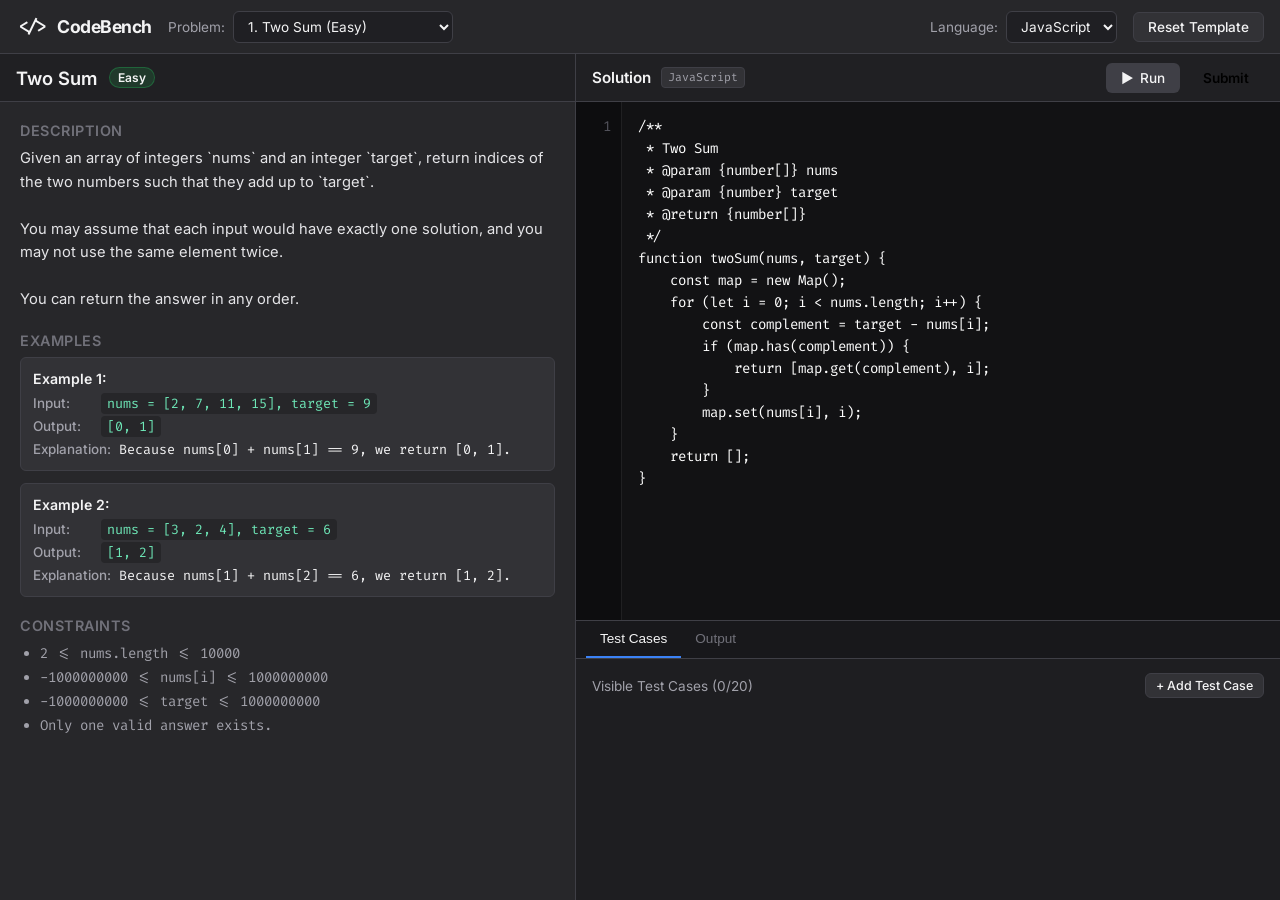
==== index.html @ 6aa8b0bc "feat: add dynamic problem details and starter template loading" ====
<!DOCTYPE html>
<html lang="en">
<head>
  <meta charset="UTF-8">
  <meta name="viewport" content="width=device-width, initial-scale=1.0">
  <title>CodeBench - Online Coding Platform</title>
  <link rel="stylesheet" href="styles.css">
  <link rel="preconnect" href="https://fonts.googleapis.com">
  <link rel="preconnect" href="https://fonts.gstatic.com" crossorigin>
  <link href="https://fonts.googleapis.com/css2?family=Fira+Code:wght@400;500;600&family=Inter:wght@400;500;600;700&display=swap" rel="stylesheet">
</head>
<body>
  <header class="navbar">
    <div class="nav-left">
      <div class="logo">
        <span class="logo-bracket">&lt;/&gt;</span>
        <span class="logo-text">CodeBench</span>
      </div>
      <div class="problem-select-wrapper">
        <label for="problemSelect">Problem:</label>
        <select id="problemSelect">
        </select>
      </div>
    </div>
    <div class="nav-right">
      <div class="language-select-wrapper">
        <label for="languageSelect">Language:</label>
        <select id="languageSelect">
          <option value="js" selected>JavaScript</option>
          <option value="python">Python</option>
          <option value="cpp">C++</option>
          <option value="java">Java</option>
        </select>
      </div>

      <button id="resetCodeBtn" class="btn btn-secondary" title="Reset to starter template">Reset Template</button>
    </div>
  </header>

  <main class="main-container">
    <section class="panel left-panel">
      <div class="panel-header">
        <div class="title-row">
          <h1 id="problemTitle">Loading problem...</h1>
          <span id="problemDifficulty" class="badge badge-easy">Easy</span>
        </div>
      </div>

      <div class="panel-content">
        <div class="section-block">
          <h2 class="section-title">Description</h2>
          <div id="problemDescription" class="problem-text"></div>
        </div>

        <div class="section-block">
          <h2 class="section-title">Examples</h2>
          <div id="problemExamples" class="examples-container"></div>
        </div>

        <div class="section-block">
          <h2 class="section-title">Constraints</h2>
          <ul id="problemConstraints" class="constraints-list"></ul>
        </div>
      </div>
    </section>

    <section class="panel right-panel">
      <div class="panel-header editor-header">
        <div class="editor-title-row">
          <span class="editor-title">Solution</span>
          <span id="activeLangTag" class="active-lang-tag">JavaScript</span>
        </div>
        <div class="action-buttons">
          <button id="runBtn" class="btn btn-run">
            <span class="btn-icon">&#9658;</span> Run
          </button>
          <button id="submitBtn" class="btn btn-submit">
            Submit
          </button>
        </div>
      </div>

      <div class="editor-container">
        <div id="lineNumbers" class="line-numbers" aria-hidden="true">1</div>
        
        <div class="editor-stage">
          <pre id="codePre" class="code-pre" aria-hidden="true"><code id="codeHighlight" class="code-highlight"></code></pre>
          <textarea id="codeEditor" placeholder="// Write your code here..." spellcheck="false" autocomplete="off" autocorrect="off" autocapitalize="off"></textarea>
        </div>
      </div>

      <div class="bottom-panel">
        <div class="tab-header">
          <button id="tabTestCasesBtn" class="tab-btn active">Test Cases</button>
          <button id="tabOutputBtn" class="tab-btn">Output</button>
        </div>

        <div id="testCasesView" class="tab-content active">
          <div class="testcases-header">
            <span>Visible Test Cases (<span id="testCaseCount">0</span>/20)</span>
            <button id="addTestCaseBtn" class="btn btn-small btn-secondary">+ Add Test Case</button>
          </div>
          <div id="testCasesContainer" class="testcases-list">
          </div>
        </div>

        <div id="outputView" class="tab-content">
          <div id="outputPlaceholder" class="output-placeholder">
            Click <strong>Run</strong> to test with visible test cases, or <strong>Submit</strong> to evaluate all test cases.
          </div>

          <div id="outputDetails" class="output-details" style="display: none;">
            <div class="result-header-card">
              <div class="result-status-row">
                <span id="outputStatus" class="status-badge status-accepted">Accepted</span>
                <span id="outputMessage" class="status-message">All test cases passed</span>
              </div>
              <div class="result-metrics">
                <div class="metric">
                  <span class="metric-label">Passed:</span>
                  <span id="metricPassed" class="metric-value">2 / 2</span>
                </div>
                <div class="metric">
                  <span class="metric-label">Runtime:</span>
                  <span id="metricTime" class="metric-value">42 ms</span>
                </div>
                <div class="metric">
                  <span class="metric-label">Memory:</span>
                  <span id="metricMemory" class="metric-value">12 MB</span>
                </div>
              </div>
            </div>

            <div id="errorBox" class="error-box" style="display: none;">
              <div class="error-title">Error Log:</div>
              <pre id="errorContent" class="error-pre"></pre>
            </div>

            <div id="testResultsContainer" class="test-results-container">
              <h3 class="sub-heading">Test Case Breakdown</h3>
              <div id="resultsList" class="results-list">
              </div>
            </div>
          </div>
        </div>
      </div>
    </section>
  </main>

  <script src="app.js"></script>
</body>
</html>
---- styles.css ----
/* ===================================================================
   CodeBench - Styling (Vanilla CSS)
   =================================================================== */

:root {
  --bg-main: #18181b;
  --bg-panel: #27272a;
  --bg-card: #323236;
  --bg-input: #1f1f23;
  --border-color: #3f3f46;
  --border-light: #52525b;
  
  --text-primary: #f4f4f5;
  --text-secondary: #a1a1aa;
  --text-muted: #71717a;
i f
  --accent-green: #22c55e;
  --accent-green-hover: #16a34a;
  --accent-green-bg: rgba(34, 197, 94, 0.15);

  --accent-red: #ef4444;
  --accent-red-bg: rgba(239, 68, 68, 0.15);

  --accent-amber: #f59e0b;
  --accent-amber-bg: rgba(245, 158, 11, 0.15);

  --accent-blue: #3b82f6;
  --accent-blue-bg: rgba(59, 130, 246, 0.15);

  --font-ui: 'Inter', -apple-system, BlinkMacSystemFont, 'Segoe UI', Roboto, sans-serif;
  --font-mono: 'Fira Code', Consolas, Monaco, 'Courier New', monospace;
}

* {
  box-sizing: border-box;
  margin: 0;
  padding: 0;
}

body {
  font-family: var(--font-ui);
  background-color: var(--bg-main);
  color: var(--text-primary);
  height: 100vh;
  display: flex;
  flex-direction: column;
  overflow: hidden;
}

/* ================= Navbar ================= */
.navbar {
  height: 54px;
  background-color: var(--bg-panel);
  border-bottom: 1px solid var(--border-color);
  display: flex;
  align-items: center;
  justify-content: space-between;
  padding: 0 16px;
  flex-shrink: 0;
}

.nav-left, .nav-right {
  display: flex;
  align-items: center;
  gap: 16px;
}

.logo {
  display: flex;
  align-items: center;
  gap: 8px;
  font-weight: 700;
  font-size: 1.1rem;
}

.logo-bracket {
  color: var(--accent-green);
  font-family: var(--font-mono);
  font-weight: 600;
}

.logo-text {
  color: var(--text-primary);
  letter-spacing: -0.5px;
}

.problem-select-wrapper, .language-select-wrapper, .provider-select-wrapper {
  display: flex;
  align-items: center;
  gap: 8px;
  font-size: 0.85rem;
  color: var(--text-secondary);
}

select {
  background-color: var(--bg-input);
  color: var(--text-primary);
  border: 1px solid var(--border-color);
  border-radius: 6px;
  padding: 6px 10px;
  font-size: 0.85rem;
  cursor: pointer;
  outline: none;
  font-family: var(--font-ui);
  transition: border-color 0.2s;
}

select:hover, select:focus {
  border-color: var(--border-light);
}

/* ================= Main Split Layout ================= */
.main-container {
  display: grid;
  grid-template-columns: 45% 55%;
  flex: 1;
  overflow: hidden;
  height: calc(100vh - 54px);
}

.panel {
  display: flex;
  flex-direction: column;
  height: 100%;
  background-color: var(--bg-panel);
  overflow: hidden;
}

.left-panel {
  border-right: 1px solid var(--border-color);
}

.panel-header {
  height: 48px;
  padding: 0 16px;
  display: flex;
  align-items: center;
  justify-content: space-between;
  background-color: #202023;
  border-bottom: 1px solid var(--border-color);
  flex-shrink: 0;
}

.panel-content {
  padding: 20px;
  overflow-y: auto;
  flex: 1;
  display: flex;
  flex-direction: column;
  gap: 20px;
}

/* ================= Problem Details ================= */
.title-row {
  display: flex;
  align-items: center;
  gap: 12px;
}

#problemTitle {
  font-size: 1.15rem;
  font-weight: 600;
}

.badge {
  font-size: 0.75rem;
  padding: 2px 8px;
  border-radius: 999px;
  font-weight: 600;
}

.badge-easy {
  background-color: var(--accent-green-bg);
  color: var(--accent-green);
  border: 1px solid rgba(34, 197, 94, 0.3);
}

.badge-medium {
  background-color: var(--accent-amber-bg);
  color: var(--accent-amber);
  border: 1px solid rgba(245, 158, 11, 0.3);
}

.badge-hard {
  background-color: var(--accent-red-bg);
  color: var(--accent-red);
  border: 1px solid rgba(239, 68, 68, 0.3);
}

.section-title {
  font-size: 0.9rem;
  text-transform: uppercase;
  letter-spacing: 0.5px;
  color: var(--text-muted);
  margin-bottom: 8px;
  font-weight: 600;
}

.problem-text {
  font-size: 0.92rem;
  line-height: 1.6;
  color: #e4e4e7;
  white-space: pre-line;
}

.examples-container {
  display: flex;
  flex-direction: column;
  gap: 12px;
}

.example-card {
  background-color: var(--bg-card);
  border: 1px solid var(--border-color);
  border-radius: 6px;
  padding: 12px;
  font-size: 0.88rem;
}

.example-header {
  font-weight: 600;
  margin-bottom: 8px;
  color: var(--text-primary);
}

.example-field {
  margin-bottom: 6px;
  font-family: var(--font-mono);
  font-size: 0.84rem;
}

.example-field:last-child {
  margin-bottom: 0;
}

.example-label {
  color: var(--text-secondary);
  font-weight: 500;
  font-family: var(--font-ui);
  display: inline-block;
  min-width: 60px;
}

.example-val {
  color: #6ee7b7;
  background-color: rgba(0, 0, 0, 0.25);
  padding: 2px 6px;
  border-radius: 4px;
}

.constraints-list {
  padding-left: 20px;
  font-size: 0.88rem;
  line-height: 1.7;
  color: var(--text-secondary);
  font-family: var(--font-mono);
}

/* ================= Code Editor ================= */
.editor-header {
  display: flex;
  align-items: center;
  justify-content: space-between;
}

.editor-title-row {
  display: flex;
  align-items: center;
  gap: 10px;
}

.editor-title {
  font-weight: 600;
  font-size: 0.95rem;
}

.active-lang-tag {
  font-size: 0.72rem;
  background-color: var(--bg-card);
  border: 1px solid var(--border-color);
  padding: 2px 6px;
  border-radius: 4px;
  color: var(--text-secondary);
  font-family: var(--font-mono);
}

.action-buttons {
  display: flex;
  align-items: center;
  gap: 8px;
}

.btn {
  display: inline-flex;
  align-items: center;
  justify-content: center;
  gap: 6px;
  padding: 6px 14px;
  border-radius: 6px;
  font-size: 0.85rem;
  font-weight: 500;
  cursor: pointer;
  border: 1px solid transparent;
  transition: background-color 0.15s, border-color 0.15s;
  font-family: var(--font-ui);
}

.btn:disabled {
  opacity: 0.5;
  cursor: not-allowed;
}

.btn-secondary {
  background-color: var(--bg-card);
  color: var(--text-primary);
  border-color: var(--border-color);
}

.btn-secondary:hover:not(:disabled) {
  background-color: #3f3f46;
}

.btn-run {
  background-color: #3f3f46;
  color: var(--text-primary);
}

.btn-run:hover:not(:disabled) {
  background-color: #52525b;
}

.btn-submit {
  background-color: var(--accent-green);
  color: #000;
  font-weight: 600;
}

.btn-submit:hover:not(:disabled) {
  background-color: var(--accent-green-hover);
}

.btn-small {
  padding: 4px 10px;
  font-size: 0.78rem;
}

/* ================= Editor Stage with Highlighting & Line Numbers ================= */
.editor-container {
  flex: 1;
  min-height: 240px;
  position: relative;
  background-color: #121214;
  display: flex;
  overflow: hidden;
}

.line-numbers {
  width: 46px;
  background-color: #0d0d0f;
  color: #52525b;
  font-family: var(--font-mono);
  font-size: 0.88rem;
  line-height: 22px;
  padding: 14px 10px 14px 0;
  text-align: right;
  user-select: none;
  overflow: hidden;
  border-right: 1px solid rgba(255, 255, 255, 0.08);
  flex-shrink: 0;
  white-space: pre;
}

.editor-stage {
  flex: 1;
  position: relative;
  height: 100%;
  overflow: hidden;
}

.code-pre, #codeEditor {
  position: absolute;
  top: 0;
  left: 0;
  width: 100%;
  height: 100%;
  font-family: var(--font-mono);
  font-size: 0.88rem;
  line-height: 22px;
  tab-size: 4;
  padding: 14px 16px;
  box-sizing: border-box;
  white-space: pre;
  word-wrap: normal;
  overflow: auto;
  border: none;
  outline: none;
  margin: 0;
}

.code-pre {
  z-index: 1;
  pointer-events: none;
  background: transparent;
  color: #f4f4f5;
}

.code-highlight {
  font-family: inherit;
  font-size: inherit;
  line-height: inherit;
  white-space: pre;
}

#codeEditor {
  z-index: 2;
  background: transparent;
  color: white;
  caret-color: #38bdf8;
  resize: none;
}

#codeEditor::selection {
  background: rgba(56, 189, 248, 0.25);
  color: transparent;
}

/* ================= Syntax Highlighting Token Colors ================= */
.token-keyword {
  color: #c084fc; /* purple */
  font-weight: 600;
}

.token-type {
  color: #38bdf8; /* cyan */
  font-weight: 500;
}

.token-string {
  color: #4ade80; /* bright green */
}

.token-number {
  color: #fb923c; /* orange */
}

.token-comment {
  color: #71717a; /* muted grey italic */
  font-style: italic;
}

.token-function {
  color: #60a5fa; /* blue */
}

.token-builtin {
  color: #f472b6; /* pink */
}

.token-preproc {
  color: #e879f9; /* magenta */
}

/* Rainbow Bracket Styling */
.token-bracket-curly {
  color: #fbbf24; /* yellow / gold */
  font-weight: 600;
}

.token-bracket-paren {
  color: #a78bfa; /* violet / purple */
  font-weight: 600;
}

.token-bracket-square {
  color: #38bdf8; /* sky blue */
  font-weight: 600;
}

/* ================= Bottom Panel (Test Cases & Output) ================= */
.bottom-panel {
  height: 280px;
  display: flex;
  flex-direction: column;
  background-color: #1e1e21;
  border-top: 1px solid var(--border-color);
  flex-shrink: 0;
}

.tab-header {
  height: 38px;
  display: flex;
  background-color: #18181b;
  border-bottom: 1px solid var(--border-color);
  padding: 0 10px;
}

.tab-btn {
  background: transparent;
  border: none;
  color: var(--text-muted);
  font-size: 0.85rem;
  font-weight: 500;
  padding: 0 14px;
  cursor: pointer;
  display: flex;
  align-items: center;
  border-bottom: 2px solid transparent;
  transition: color 0.15s;
}

.tab-btn:hover {
  color: var(--text-primary);
}

.tab-btn.active {
  color: var(--text-primary);
  border-bottom-color: var(--accent-blue);
}

.tab-content {
  display: none;
  flex: 1;
  overflow-y: auto;
  padding: 14px 16px;
}

.tab-content.active {
  display: flex;
  flex-direction: column;
}

/* ================= Test Cases UI ================= */
.testcases-header {
  display: flex;
  justify-content: space-between;
  align-items: center;
  margin-bottom: 12px;
  font-size: 0.85rem;
  color: var(--text-secondary);
}

.testcases-list {
  display: flex;
  flex-direction: column;
  gap: 10px;
}

.testcase-card {
  background-color: var(--bg-card);
  border: 1px solid var(--border-color);
  border-radius: 6px;
  padding: 10px 12px;
}

.testcase-header-row {
  display: flex;
  justify-content: space-between;
  align-items: center;
  margin-bottom: 8px;
  font-size: 0.82rem;
  font-weight: 600;
  color: var(--text-secondary);
}

.delete-testcase-btn {
  background: transparent;
  border: none;
  color: var(--accent-red);
  cursor: pointer;
  font-size: 0.8rem;
  padding: 2px 6px;
  border-radius: 4px;
}

.delete-testcase-btn:hover {
  background-color: var(--accent-red-bg);
}

.testcase-fields {
  display: grid;
  grid-template-columns: 1fr 1fr;
  gap: 10px;
}

.field-group {
  display: flex;
  flex-direction: column;
  gap: 4px;
}

.field-label {
  font-size: 0.76rem;
  color: var(--text-muted);
  text-transform: uppercase;
}

.field-input {
  background-color: var(--bg-input);
  border: 1px solid var(--border-color);
  border-radius: 4px;
  padding: 6px 8px;
  color: var(--text-primary);
  font-family: var(--font-mono);
  font-size: 0.82rem;
  outline: none;
}

.field-input:focus {
  border-color: var(--border-light);
}

/* ================= Judge Output UI ================= */
.output-placeholder {
  display: flex;
  align-items: center;
  justify-content: center;
  height: 100%;
  color: var(--text-muted);
  font-size: 0.88rem;
  text-align: center;
  padding: 20px;
}

.output-details {
  display: flex;
  flex-direction: column;
  gap: 12px;
}

.result-header-card {
  background-color: var(--bg-card);
  border: 1px solid var(--border-color);
  border-radius: 6px;
  padding: 12px;
  display: flex;
  flex-direction: column;
  gap: 8px;
}

.result-status-row {
  display: flex;
  align-items: center;
  gap: 12px;
}

.status-badge {
  padding: 4px 10px;
  border-radius: 6px;
  font-size: 0.85rem;
  font-weight: 700;
  text-transform: uppercase;
  letter-spacing: 0.5px;
}

.status-accepted {
  background-color: var(--accent-green-bg);
  color: var(--accent-green);
  border: 1px solid var(--accent-green);
}

.status-wrong {
  background-color: var(--accent-red-bg);
  color: var(--accent-red);
  border: 1px solid var(--accent-red);
}

.status-error {
  background-color: var(--accent-amber-bg);
  color: var(--accent-amber);
  border: 1px solid var(--accent-amber);
}

.status-message {
  font-size: 0.88rem;
  color: var(--text-secondary);
}

.result-metrics {
  display: flex;
  align-items: center;
  gap: 16px;
  font-size: 0.82rem;
  padding-top: 6px;
  border-top: 1px solid rgba(255, 255, 255, 0.08);
}

.metric-label {
  color: var(--text-muted);
  margin-right: 4px;
}

.metric-value {
  color: var(--text-primary);
  font-family: var(--font-mono);
  font-weight: 500;
}

.error-box {
  background-color: rgba(239, 68, 68, 0.1);
  border: 1px solid var(--accent-red);
  border-radius: 6px;
  padding: 12px;
}

.error-title {
  color: var(--accent-red);
  font-weight: 600;
  font-size: 0.85rem;
  margin-bottom: 6px;
}

.error-pre {
  color: #fca5a5;
  font-family: var(--font-mono);
  font-size: 0.82rem;
  white-space: pre-wrap;
  word-break: break-all;
}

.sub-heading {
  font-size: 0.85rem;
  color: var(--text-muted);
  margin-bottom: 8px;
  text-transform: uppercase;
}

.results-list {
  display: flex;
  flex-direction: column;
  gap: 8px;
}

.result-item {
  background-color: var(--bg-card);
  border: 1px solid var(--border-color);
  border-radius: 6px;
  padding: 10px;
}

.result-item-header {
  display: flex;
  justify-content: space-between;
  margin-bottom: 6px;
  font-size: 0.82rem;
}

.result-item-title {
  font-weight: 600;
  color: var(--text-primary);
}

.result-item-tag {
  font-weight: 600;
}

.tag-pass {
  color: var(--accent-green);
}

.tag-fail {
  color: var(--accent-red);
}

.result-item-comparison {
  display: grid;
  grid-template-columns: 1fr 1fr;
  gap: 8px;
  font-size: 0.8rem;
  font-family: var(--font-mono);
  background-color: var(--bg-input);
  padding: 6px 8px;
  border-radius: 4px;
}

.comp-box {
  display: flex;
  flex-direction: column;
  gap: 2px;
}

.comp-label {
  font-size: 0.72rem;
  color: var(--text-muted);
  font-family: var(--font-ui);
}

.comp-val {
  color: var(--text-primary);
  word-break: break-all;
}

/* Custom Scrollbars */
::-webkit-scrollbar {
  width: 6px;
  height: 6px;
}

::-webkit-scrollbar-track {
  background: transparent;
}

::-webkit-scrollbar-thumb {
  background: #3f3f46;
  border-radius: 3px;
}

::-webkit-scrollbar-thumb:hover {
  background: #52525b;
}
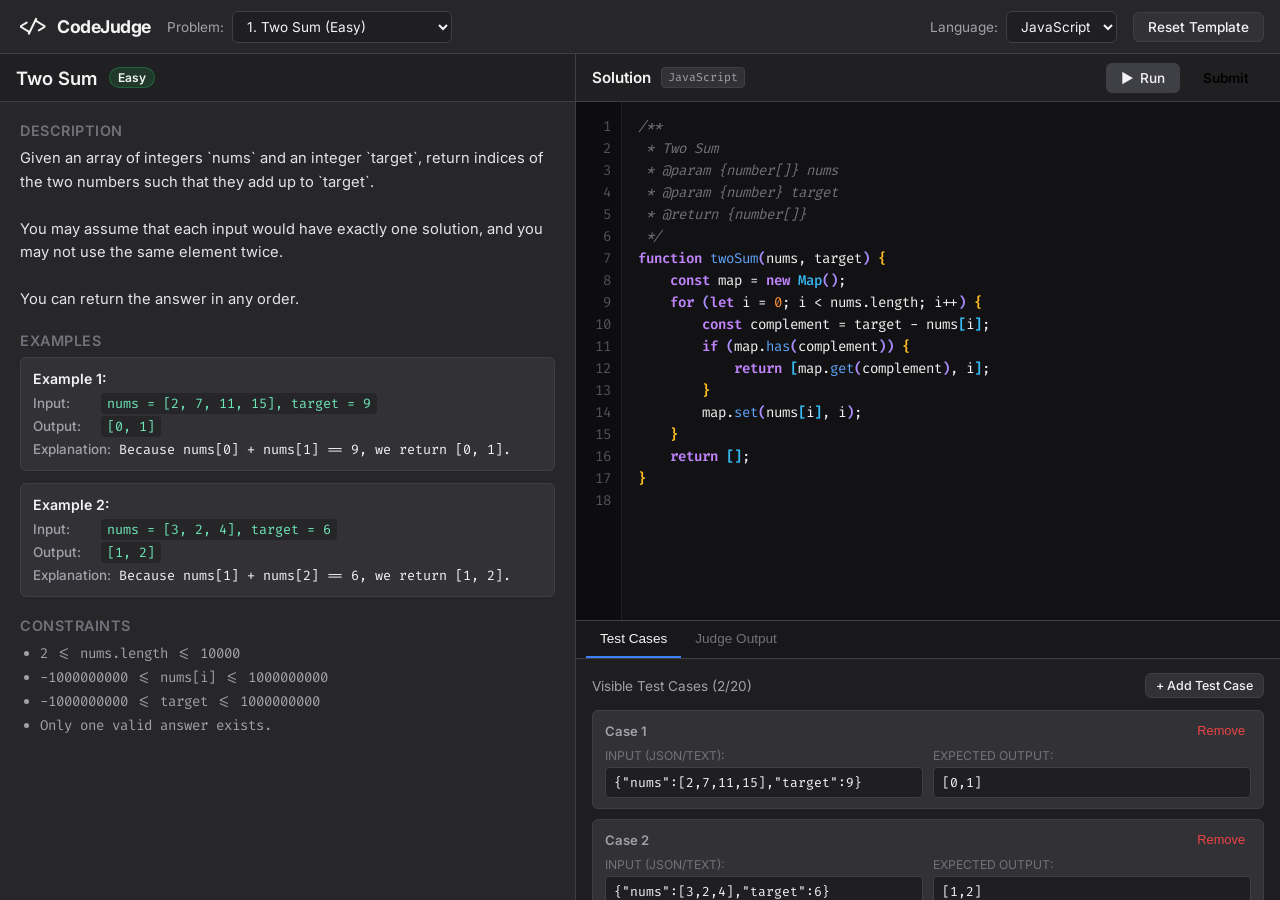
==== commit 33ab17c7: "Add first working prototype of CodeJudge" ====
--- a/index.html
+++ b/index.html
@@ -1,24 +1,26 @@
-<!DOCTYPE html>
+ <!DOCTYPE html>
 <html lang="en">
 <head>
   <meta charset="UTF-8">
   <meta name="viewport" content="width=device-width, initial-scale=1.0">
-  <title>CodeBench - Online Coding Platform</title>
+  <title>CodeJudge - Online Coding Platform</title>
   <link rel="stylesheet" href="styles.css">
   <link rel="preconnect" href="https://fonts.googleapis.com">
   <link rel="preconnect" href="https://fonts.gstatic.com" crossorigin>
   <link href="https://fonts.googleapis.com/css2?family=Fira+Code:wght@400;500;600&family=Inter:wght@400;500;600;700&display=swap" rel="stylesheet">
 </head>
 <body>
+  <!-- Top Navigation Bar -->
   <header class="navbar">
     <div class="nav-left">
       <div class="logo">
         <span class="logo-bracket">&lt;/&gt;</span>
-        <span class="logo-text">CodeBench</span>
+        <span class="logo-text">CodeJudge</span>
       </div>
       <div class="problem-select-wrapper">
         <label for="problemSelect">Problem:</label>
         <select id="problemSelect">
+          <!-- Populated dynamically by JavaScript -->
         </select>
       </div>
     </div>
@@ -37,7 +39,9 @@
     </div>
   </header>
 
+  <!-- Main Split Layout -->
   <main class="main-container">
+    <!-- Left Column: Problem Description -->
     <section class="panel left-panel">
       <div class="panel-header">
         <div class="title-row">
@@ -47,16 +51,19 @@
       </div>
 
       <div class="panel-content">
+        <!-- Problem Description -->
         <div class="section-block">
           <h2 class="section-title">Description</h2>
           <div id="problemDescription" class="problem-text"></div>
         </div>
 
+        <!-- Examples -->
         <div class="section-block">
           <h2 class="section-title">Examples</h2>
           <div id="problemExamples" class="examples-container"></div>
         </div>
 
+        <!-- Constraints -->
         <div class="section-block">
           <h2 class="section-title">Constraints</h2>
           <ul id="problemConstraints" class="constraints-list"></ul>
@@ -64,7 +71,9 @@
       </div>
     </section>
 
+    <!-- Right Column: Code Editor + Test Cases + Judge Output -->
     <section class="panel right-panel">
+      <!-- Editor Header -->
       <div class="panel-header editor-header">
         <div class="editor-title-row">
           <span class="editor-title">Solution</span>
@@ -80,36 +89,45 @@
         </div>
       </div>
 
+      <!-- Code Editor with Syntax Highlighting & Line Numbers -->
       <div class="editor-container">
+        <!-- Line Numbers Gutter -->
         <div id="lineNumbers" class="line-numbers" aria-hidden="true">1</div>
         
+        <!-- Editor Stage: Overlay of syntax-highlighted <pre> and transparent <textarea> -->
         <div class="editor-stage">
           <pre id="codePre" class="code-pre" aria-hidden="true"><code id="codeHighlight" class="code-highlight"></code></pre>
           <textarea id="codeEditor" placeholder="// Write your code here..." spellcheck="false" autocomplete="off" autocorrect="off" autocapitalize="off"></textarea>
         </div>
       </div>
 
+      <!-- Lower Split: Test Cases & Judge Output -->
       <div class="bottom-panel">
+        <!-- Tab Navigation for Test Cases & Output -->
         <div class="tab-header">
           <button id="tabTestCasesBtn" class="tab-btn active">Test Cases</button>
-          <button id="tabOutputBtn" class="tab-btn">Output</button>
+          <button id="tabOutputBtn" class="tab-btn">Judge Output</button>
         </div>
 
+        <!-- Test Cases View -->
         <div id="testCasesView" class="tab-content active">
           <div class="testcases-header">
             <span>Visible Test Cases (<span id="testCaseCount">0</span>/20)</span>
             <button id="addTestCaseBtn" class="btn btn-small btn-secondary">+ Add Test Case</button>
           </div>
           <div id="testCasesContainer" class="testcases-list">
+            <!-- Populated dynamically by JavaScript -->
           </div>
         </div>
 
+        <!-- Judge Output View -->
         <div id="outputView" class="tab-content">
           <div id="outputPlaceholder" class="output-placeholder">
             Click <strong>Run</strong> to test with visible test cases, or <strong>Submit</strong> to evaluate all test cases.
           </div>
 
           <div id="outputDetails" class="output-details" style="display: none;">
+            <!-- Output Summary Status Card -->
             <div class="result-header-card">
               <div class="result-status-row">
                 <span id="outputStatus" class="status-badge status-accepted">Accepted</span>
@@ -131,14 +149,17 @@
               </div>
             </div>
 
+            <!-- Error Box (if compilation / runtime error) -->
             <div id="errorBox" class="error-box" style="display: none;">
               <div class="error-title">Error Log:</div>
               <pre id="errorContent" class="error-pre"></pre>
             </div>
 
+            <!-- Individual Test Case Results List -->
             <div id="testResultsContainer" class="test-results-container">
               <h3 class="sub-heading">Test Case Breakdown</h3>
               <div id="resultsList" class="results-list">
+                <!-- Dynamically populated -->
               </div>
             </div>
           </div>
--- a/styles.css
+++ b/styles.css
@@ -414,7 +414,7 @@
 #codeEditor {
   z-index: 2;
   background: transparent;
-  color: white;
+  color: transparent;
   caret-color: #38bdf8;
   resize: none;
 }
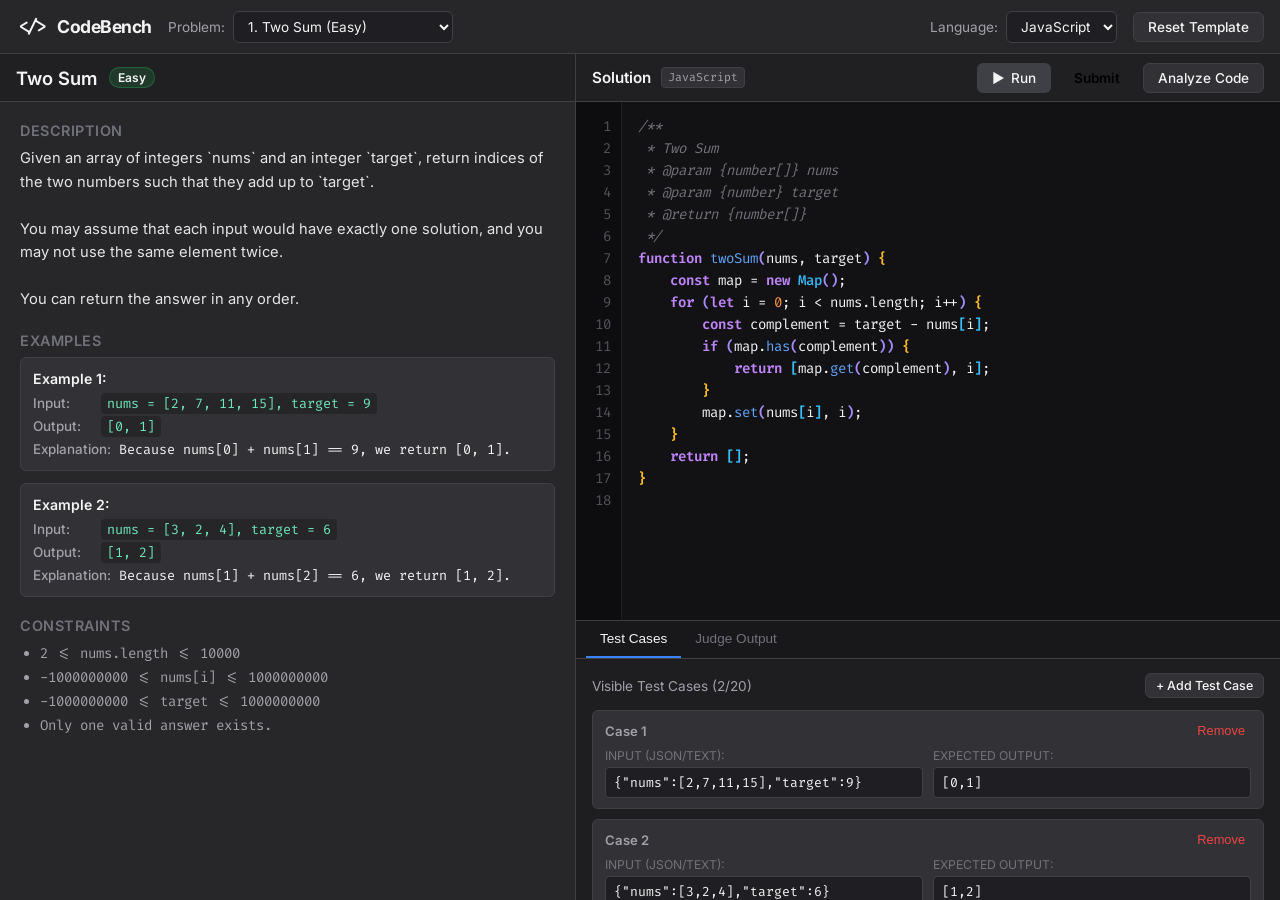
==== commit 2c6bcb0a: "finalized CodeBench README & added AI analysis placeholder" ====
--- a/index.html
+++ b/index.html
@@ -3,7 +3,7 @@
 <head>
   <meta charset="UTF-8">
   <meta name="viewport" content="width=device-width, initial-scale=1.0">
-  <title>CodeJudge - Online Coding Platform</title>
+  <title>CodeBench - Online Coding Platform</title>
   <link rel="stylesheet" href="styles.css">
   <link rel="preconnect" href="https://fonts.googleapis.com">
   <link rel="preconnect" href="https://fonts.gstatic.com" crossorigin>
@@ -15,7 +15,7 @@
     <div class="nav-left">
       <div class="logo">
         <span class="logo-bracket">&lt;/&gt;</span>
-        <span class="logo-text">CodeJudge</span>
+        <span class="logo-text">CodeBench</span>
       </div>
       <div class="problem-select-wrapper">
         <label for="problemSelect">Problem:</label>
@@ -85,6 +85,9 @@
           </button>
           <button id="submitBtn" class="btn btn-submit">
             Submit
+          </button>
+          <button id="analyzeCodeBtn" class="btn btn-secondary" type="button">
+            Analyze Code
           </button>
         </div>
       </div>
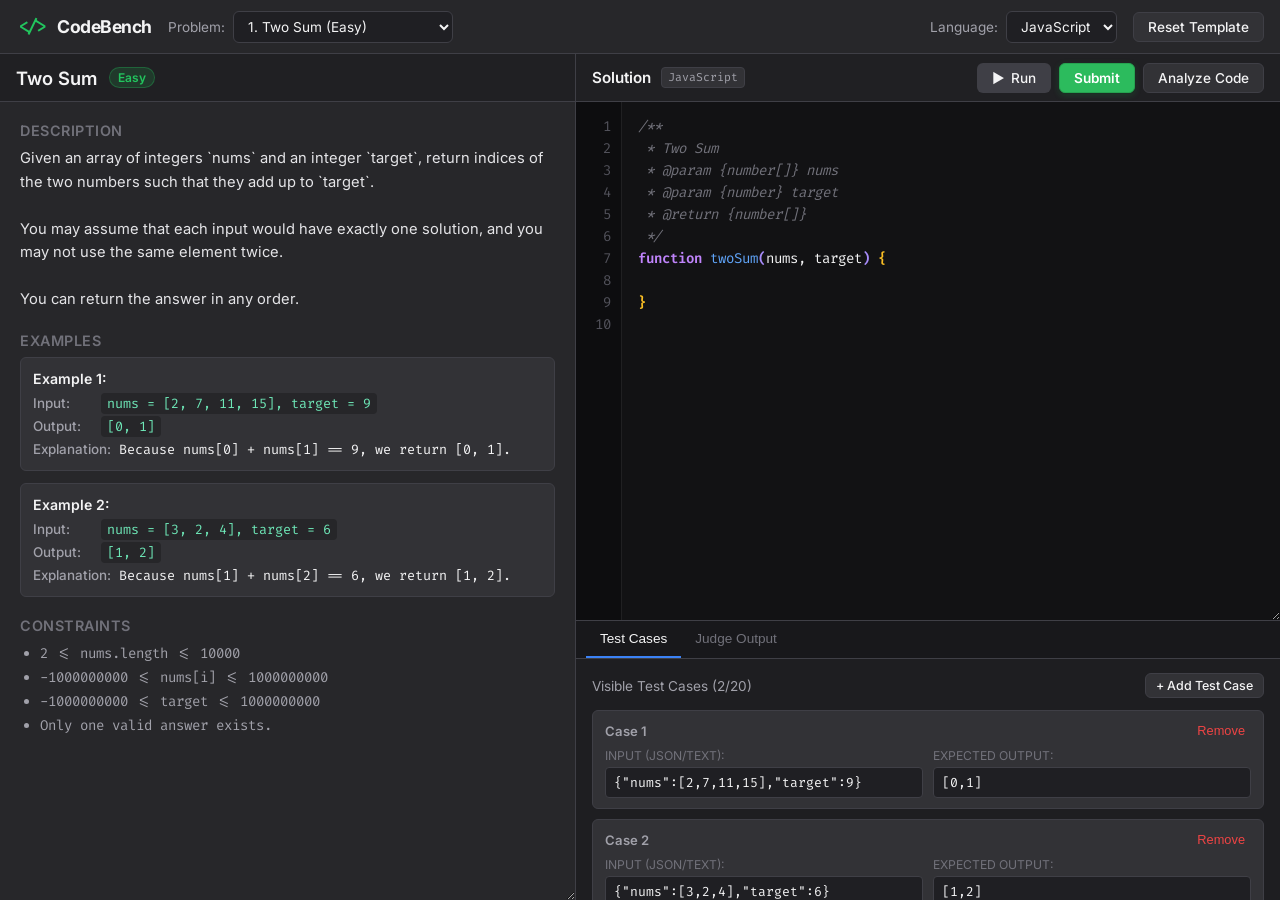
==== commit c2800e91: "enable native horizontal/ vertical panel resizing fixed templates" ====
--- a/index.html
+++ b/index.html
@@ -5,6 +5,7 @@
   <meta name="viewport" content="width=device-width, initial-scale=1.0">
   <title>CodeBench - Online Coding Platform</title>
   <link rel="stylesheet" href="styles.css">
+  <link rel="icon" type="image/svg" href="./assets/favicon.svg">
   <link rel="preconnect" href="https://fonts.googleapis.com">
   <link rel="preconnect" href="https://fonts.gstatic.com" crossorigin>
   <link href="https://fonts.googleapis.com/css2?family=Fira+Code:wght@400;500;600&family=Inter:wght@400;500;600;700&display=swap" rel="stylesheet">
@@ -171,6 +172,6 @@
     </section>
   </main>
 
-  <script src="app.js"></script>
+  <script type="module" src="app.js"></script>
 </body>
 </html>
--- a/styles.css
+++ b/styles.css
@@ -13,7 +13,7 @@
   --text-primary: #f4f4f5;
   --text-secondary: #a1a1aa;
   --text-muted: #71717a;
-i f
+  
   --accent-green: #22c55e;
   --accent-green-hover: #16a34a;
   --accent-green-bg: rgba(34, 197, 94, 0.15);
@@ -111,8 +111,7 @@
 
 /* ================= Main Split Layout ================= */
 .main-container {
-  display: grid;
-  grid-template-columns: 45% 55%;
+  display: flex;
   flex: 1;
   overflow: hidden;
   height: calc(100vh - 54px);
@@ -127,7 +126,17 @@
 }
 
 .left-panel {
+  width: 45%;
+  min-width: 280px;
+  max-width: calc(100% - 340px);
+  resize: horizontal;
+  overflow: auto;
   border-right: 1px solid var(--border-color);
+}
+
+.right-panel {
+  flex: 1;
+  min-width: 340px;
 }
 
 .panel-header {
@@ -330,13 +339,24 @@
 }
 
 .btn-submit {
-  background-color: var(--accent-green);
-  color: #000;
-  font-weight: 600;
+  background-color: #2cbb5d;
+  color: #ffffff;
+  font-weight: 600;
+  border-color: #26a350;
+  box-shadow: 0 1px 3px rgba(0, 0, 0, 0.25), 0 2px 6px rgba(44, 187, 93, 0.25);
+  transition: background-color 0.15s ease, border-color 0.15s ease, box-shadow 0.15s ease;
 }
 
 .btn-submit:hover:not(:disabled) {
-  background-color: var(--accent-green-hover);
+  background-color: #26a350;
+  border-color: #1f8b44;
+  box-shadow: 0 2px 8px rgba(44, 187, 93, 0.4);
+}
+
+.btn-submit:active:not(:disabled) {
+  background-color: #1f8b44;
+  border-color: #1a7539;
+  box-shadow: 0 1px 2px rgba(0, 0, 0, 0.25);
 }
 
 .btn-small {
@@ -346,8 +366,10 @@
 
 /* ================= Editor Stage with Highlighting & Line Numbers ================= */
 .editor-container {
-  flex: 1;
-  min-height: 240px;
+  height: calc(100% - 328px);
+  min-height: 140px;
+  max-height: calc(100% - 160px);
+  resize: vertical;
   position: relative;
   background-color: #121214;
   display: flex;
@@ -478,12 +500,13 @@
 
 /* ================= Bottom Panel (Test Cases & Output) ================= */
 .bottom-panel {
-  height: 280px;
+  flex: 1;
+  min-height: 120px;
   display: flex;
   flex-direction: column;
   background-color: #1e1e21;
   border-top: 1px solid var(--border-color);
-  flex-shrink: 0;
+  overflow: hidden;
 }
 
 .tab-header {
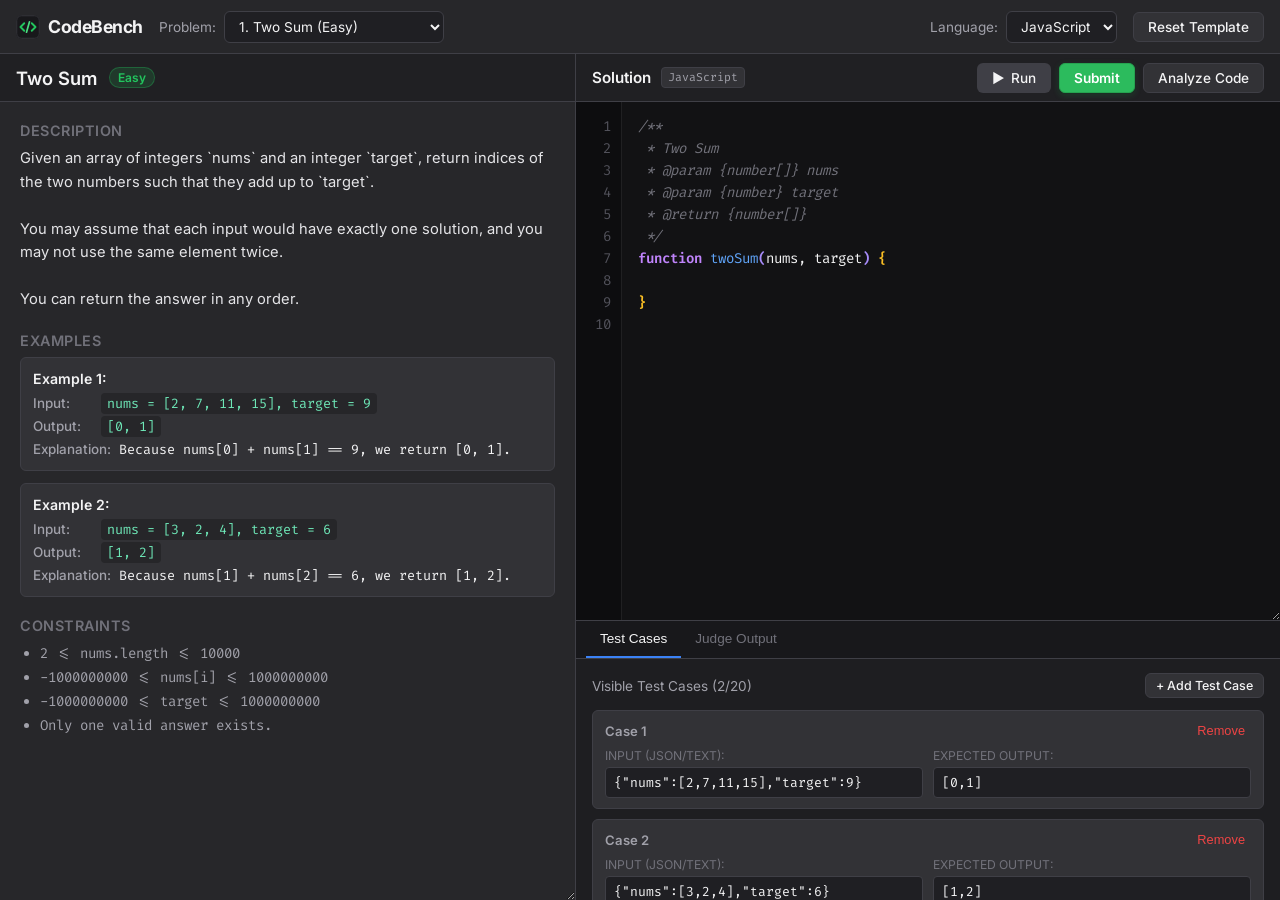
==== commit 7e33b964: "add Run/Submit keyboard shortcuts nd fix cpp execution" ====
--- a/index.html
+++ b/index.html
@@ -15,7 +15,7 @@
   <header class="navbar">
     <div class="nav-left">
       <div class="logo">
-        <span class="logo-bracket">&lt;/&gt;</span>
+        <img src="./assets/favicon.svg" alt="CodeBench" class="logo-icon" width="24" height="24">
         <span class="logo-text">CodeBench</span>
       </div>
       <div class="problem-select-wrapper">
--- a/styles.css
+++ b/styles.css
@@ -73,10 +73,11 @@
   font-size: 1.1rem;
 }
 
-.logo-bracket {
-  color: var(--accent-green);
-  font-family: var(--font-mono);
-  font-weight: 600;
+.logo-icon {
+  width: 24px;
+  height: 24px;
+  display: block;
+  border-radius: 6px;
 }
 
 .logo-text {
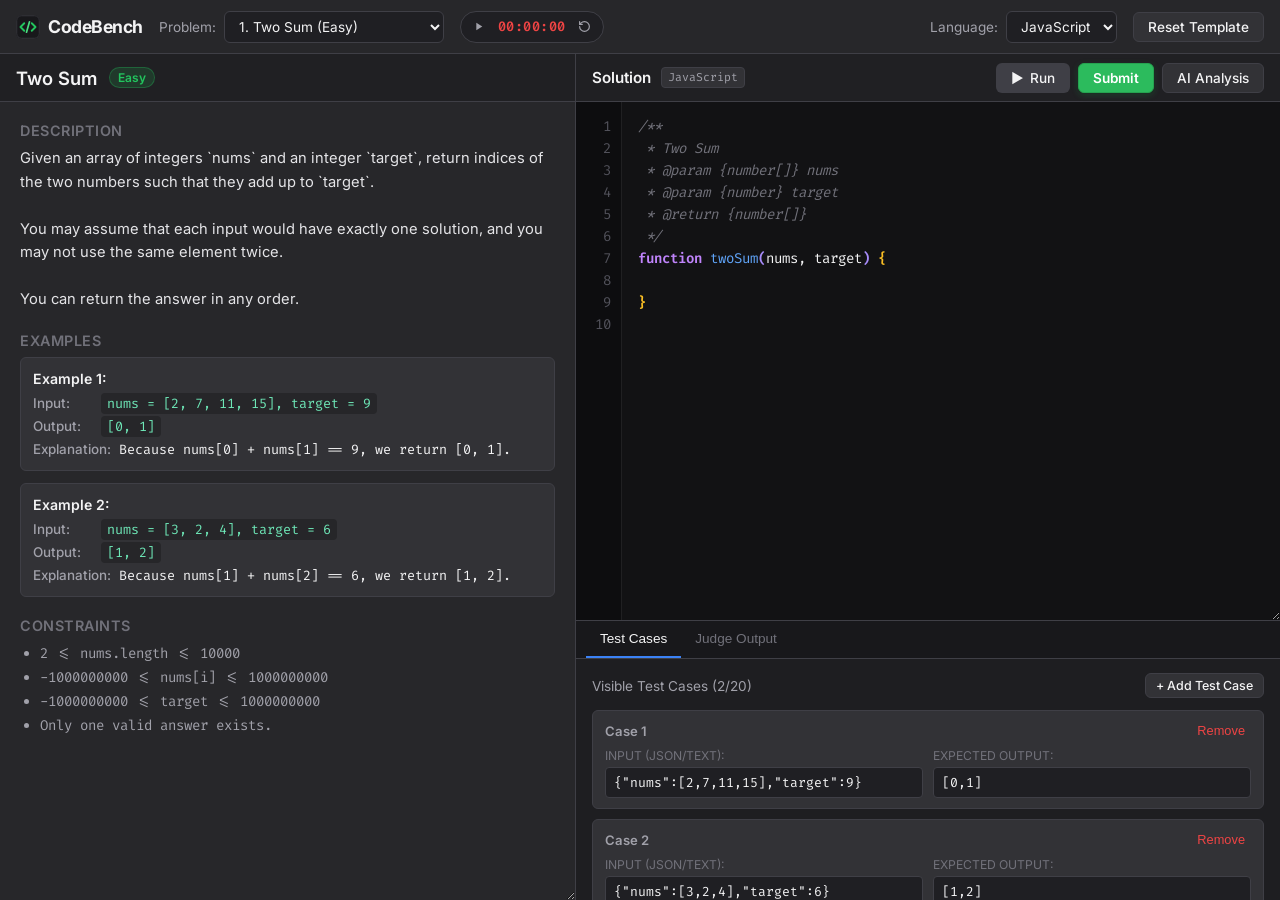
==== commit a79a6a5f: "add timer, ai analysis" ====
--- a/index.html
+++ b/index.html
@@ -24,6 +24,25 @@
           <!-- Populated dynamically by JavaScript -->
         </select>
       </div>
+
+      <!-- LeetCode-style Timer / Stopwatch -->
+      <div class="timer-control" id="timerControl" role="timer" aria-label="Coding stopwatch">
+        <button id="timerToggleBtn" class="timer-btn timer-toggle-btn" type="button" title="Start (▶)" aria-label="Start stopwatch">
+          <svg class="timer-icon icon-play" viewBox="0 0 24 24" width="13" height="13" fill="currentColor">
+            <path d="M8 5v14l11-7z"/>
+          </svg>
+          <svg class="timer-icon icon-pause" viewBox="0 0 24 24" width="13" height="13" fill="currentColor" style="display: none;">
+            <path d="M6 19h4V5H6v14zm8-14v14h4V5h-4z"/>
+          </svg>
+        </button>
+        <span id="timerDisplay" class="timer-display" title="Elapsed coding time">00:00:00</span>
+        <button id="timerResetBtn" class="timer-btn timer-reset-btn" type="button" title="Reset (↻)" aria-label="Reset stopwatch">
+          <svg class="timer-icon icon-reset" viewBox="0 0 24 24" width="13" height="13" fill="none" stroke="currentColor" stroke-width="2.2" stroke-linecap="round" stroke-linejoin="round">
+            <path d="M3 12a9 9 0 1 0 9-9 9.75 9.75 0 0 0-6.74 2.74L3 8"/>
+            <path d="M3 3v5h5"/>
+          </svg>
+        </button>
+      </div>
     </div>
     <div class="nav-right">
       <div class="language-select-wrapper">
@@ -88,7 +107,7 @@
             Submit
           </button>
           <button id="analyzeCodeBtn" class="btn btn-secondary" type="button">
-            Analyze Code
+            AI Analysis
           </button>
         </div>
       </div>
@@ -172,6 +191,126 @@
     </section>
   </main>
 
-  <script type="module" src="app.js"></script>
+  <!-- AI Code Analysis Modal Experience -->
+  <div id="aiModal" class="ai-modal-overlay" style="display: none;" role="dialog" aria-modal="true" aria-labelledby="aiModalTitle">
+    <div class="ai-modal-card">
+      <div class="ai-modal-header">
+        <div class="ai-modal-title-row">
+          <span class="ai-badge">AI Assistant</span>
+          <h2 id="aiModalTitle" class="ai-modal-title">AI-Powered Code Analysis</h2>
+        </div>
+        <button id="aiModalCloseBtn" class="ai-close-btn" type="button" aria-label="Close" title="Back to CodeBench">&times;</button>
+      </div>
+
+      <!-- Step 1: Initial Screen - Introduction -->
+      <div id="aiStepIntro" class="ai-step">
+        <div class="ai-intro-body">
+          <div class="ai-intro-hero">
+            <h3 class="ai-step-heading">AI-Powered Code Analysis</h3>
+            <p class="ai-intro-text">
+              Analyze your current code for time &amp; space complexity, potential bugs, optimization opportunities, and clear explanations.
+            </p>
+          </div>
+
+          <div class="ai-features-grid">
+            <div class="ai-feature-card">
+              <span class="ai-feature-icon">⏱️</span>
+              <div class="ai-feature-info">
+                <strong>Complexity Analysis</strong>
+                <span>Big-O runtime &amp; auxiliary space evaluation.</span>
+              </div>
+            </div>
+            <div class="ai-feature-card">
+              <span class="ai-feature-icon">🐛</span>
+              <div class="ai-feature-info">
+                <strong>Bug &amp; Edge Cases</strong>
+                <span>Detect potential runtime pitfalls and edge cases.</span>
+              </div>
+            </div>
+            <div class="ai-feature-card">
+              <span class="ai-feature-icon">⚡</span>
+              <div class="ai-feature-info">
+                <strong>Optimization Opportunities</strong>
+                <span>Actionable suggestions to improve speed &amp; memory.</span>
+              </div>
+            </div>
+            <div class="ai-feature-card">
+              <span class="ai-feature-icon">💡</span>
+              <div class="ai-feature-info">
+                <strong>Explanations</strong>
+                <span>Clear line-by-line understanding of your solution.</span>
+              </div>
+            </div>
+          </div>
+        </div>
+
+        <div class="ai-modal-actions">
+          <button id="aiIntroCloseBtn" class="btn btn-secondary" type="button">Back to CodeBench</button>
+          <button id="aiIntroGetStartedBtn" class="btn btn-primary" type="button">Get Started / Enter API Key &rarr;</button>
+        </div>
+      </div>
+
+      <!-- Step 2: API Key Entry Screen -->
+      <div id="aiStepKeyConfig" class="ai-step" style="display: none;">
+        <div class="ai-intro-hero">
+          <h3 class="ai-step-heading">Enter your API Key</h3>
+          <p class="ai-intro-text">
+            Enter your OpenRouter API key below to unlock instant AI analysis for your solutions.
+          </p>
+        </div>
+
+        <div class="ai-form-group">
+          <div style="display: flex; justify-content: space-between; align-items: center;">
+            <label for="aiApiKeyInput" class="ai-label">OpenRouter API Key</label>
+            <a href="https://openrouter.ai/keys" target="_blank" rel="noopener noreferrer" class="ai-link-btn" style="font-size: 0.82rem;">Get API Key &nearr;</a>
+          </div>
+          <div class="ai-input-wrap">
+            <input id="aiApiKeyInput" type="password" class="ai-input" placeholder="Paste your OpenRouter API key (sk-or-...)" autocomplete="off" spellcheck="false" />
+            <button id="aiToggleKeyVisibilityBtn" class="ai-eye-btn" type="button" title="Toggle visibility">👁️</button>
+          </div>
+          <p class="ai-key-note">
+            🔒 Note: You provide your own OpenRouter API key. It is saved only in your browser's local storage and used directly to analyze your code. It is never stored on our servers.
+          </p>
+        </div>
+
+        <div id="aiKeyError" class="ai-error-banner" style="display: none;"></div>
+
+        <div class="ai-modal-actions">
+          <button id="aiKeyBackBtn" class="btn btn-secondary" type="button">&larr; Back</button>
+          <button id="aiKeyContinueBtn" class="btn btn-primary" type="button">Continue</button>
+        </div>
+      </div>
+
+      <!-- Step 3: AI Analysis Interface -->
+      <div id="aiStepResults" class="ai-step" style="display: none;">
+        <div class="ai-results-meta">
+          <div class="ai-meta-left">
+            <span id="aiTargetProblem" class="ai-target-info">Solution Analysis</span>
+          </div>
+          <div class="ai-key-actions">
+            <button id="aiChangeKeyBtn" class="ai-link-btn" type="button">Change API Key</button>
+            <span class="ai-sep">|</span>
+            <button id="aiRemoveKeyBtn" class="ai-link-btn ai-link-danger" type="button">Remove API Key</button>
+          </div>
+        </div>
+
+        <div id="aiLoading" class="ai-loading-box" style="display: none;">
+          <div class="ai-spinner"></div>
+          <span>Analyzing your code with AI...</span>
+        </div>
+
+        <div id="aiResultsError" class="ai-error-banner" style="display: none;"></div>
+
+        <div id="aiAnalysisOutput" class="ai-analysis-content"></div>
+
+        <div class="ai-modal-actions">
+          <button id="aiCloseResultsBtn" class="btn btn-secondary" type="button">Back to CodeBench</button>
+          <button id="aiReanalyzeBtn" class="btn btn-primary" type="button">&#8635; Analyze Current Code</button>
+        </div>
+      </div>
+    </div>
+  </div>
+
+  <script type="module" src="app.js?v=4"></script>
 </body>
 </html>
--- a/styles.css
+++ b/styles.css
@@ -830,4 +830,628 @@
 
 ::-webkit-scrollbar-thumb:hover {
   background: #52525b;
+}
+
+/* ================= AI Analysis Modal ================= */
+.ai-modal-overlay {
+  position: fixed;
+  inset: 0;
+  z-index: 1000;
+  background-color: rgba(0, 0, 0, 0.72);
+  backdrop-filter: blur(4px);
+  display: flex;
+  align-items: center;
+  justify-content: center;
+  padding: 16px;
+  animation: aiFadeIn 0.15s ease-out;
+}
+
+@keyframes aiFadeIn {
+  from { opacity: 0; }
+  to { opacity: 1; }
+}
+
+.ai-modal-card {
+  background-color: var(--bg-panel);
+  border: 1px solid var(--border-color);
+  border-radius: 8px;
+  width: 92%;
+  max-width: 660px;
+  max-height: 88vh;
+  display: flex;
+  flex-direction: column;
+  box-shadow: 0 16px 36px rgba(0, 0, 0, 0.5);
+  overflow: hidden;
+}
+
+.ai-modal-header {
+  height: 52px;
+  padding: 0 16px;
+  background-color: #202023;
+  border-bottom: 1px solid var(--border-color);
+  display: flex;
+  align-items: center;
+  justify-content: space-between;
+  flex-shrink: 0;
+}
+
+.ai-modal-title-row {
+  display: flex;
+  align-items: center;
+  gap: 10px;
+}
+
+.ai-badge {
+  font-size: 0.7rem;
+  font-weight: 700;
+  text-transform: uppercase;
+  background-color: var(--accent-blue-bg);
+  color: var(--accent-blue);
+  padding: 2px 7px;
+  border-radius: 4px;
+  letter-spacing: 0.5px;
+}
+
+.ai-modal-title {
+  font-size: 1rem;
+  font-weight: 600;
+  color: var(--text-primary);
+}
+
+.ai-close-btn {
+  background: none;
+  border: none;
+  color: var(--text-muted);
+  font-size: 1.4rem;
+  cursor: pointer;
+  line-height: 1;
+  padding: 4px 8px;
+  border-radius: 4px;
+  transition: color 0.15s, background-color 0.15s;
+}
+
+.ai-close-btn:hover {
+  color: var(--text-primary);
+  background-color: var(--bg-card);
+}
+
+.ai-step {
+  padding: 20px;
+  display: flex;
+  flex-direction: column;
+  gap: 16px;
+  overflow-y: auto;
+}
+
+.ai-step-heading {
+  font-size: 1.15rem;
+  font-weight: 600;
+  color: var(--text-primary);
+  margin-bottom: 6px;
+}
+
+.ai-intro-hero {
+  display: flex;
+  flex-direction: column;
+  gap: 6px;
+}
+
+.ai-intro-body {
+  display: flex;
+  flex-direction: column;
+  gap: 16px;
+}
+
+.ai-intro-text {
+  font-size: 0.92rem;
+  line-height: 1.6;
+  color: var(--text-secondary);
+}
+
+.ai-features-grid {
+  display: grid;
+  grid-template-columns: repeat(2, 1fr);
+  gap: 10px;
+  margin-top: 4px;
+}
+
+@media (max-width: 600px) {
+  .ai-features-grid {
+    grid-template-columns: 1fr;
+  }
+}
+
+.ai-feature-card {
+  background-color: var(--bg-card);
+  border: 1px solid var(--border-color);
+  border-radius: 6px;
+  padding: 10px 12px;
+  display: flex;
+  align-items: flex-start;
+  gap: 10px;
+}
+
+.ai-feature-icon {
+  font-size: 1.25rem;
+  line-height: 1;
+}
+
+.ai-feature-info {
+  display: flex;
+  flex-direction: column;
+  gap: 2px;
+}
+
+.ai-feature-info strong {
+  font-size: 0.86rem;
+  color: var(--text-primary);
+}
+
+.ai-feature-info span {
+  font-size: 0.78rem;
+  color: var(--text-muted);
+  line-height: 1.35;
+}
+
+.ai-key-note {
+  font-size: 0.8rem;
+  color: var(--text-muted);
+  line-height: 1.45;
+  margin-top: 4px;
+}
+
+.ai-meta-left {
+  display: flex;
+  align-items: center;
+  gap: 8px;
+}
+
+.ai-target-info {
+  color: var(--accent-blue);
+  font-weight: 500;
+}
+
+.ai-security-notice {
+  display: flex;
+  gap: 12px;
+  align-items: flex-start;
+  padding: 12px 14px;
+  background-color: rgba(34, 197, 94, 0.1);
+  border: 1px solid rgba(34, 197, 94, 0.25);
+  border-radius: 6px;
+  font-size: 0.85rem;
+  line-height: 1.5;
+  color: #bbf7d0;
+}
+
+.ai-security-notice code {
+  background-color: rgba(0, 0, 0, 0.35);
+  padding: 2px 5px;
+  border-radius: 4px;
+  font-family: var(--font-mono);
+  font-size: 0.8rem;
+  color: #86efac;
+}
+
+.ai-security-icon {
+  font-size: 1.2rem;
+  flex-shrink: 0;
+}
+
+.ai-form-group {
+  display: flex;
+  flex-direction: column;
+  gap: 6px;
+}
+
+.ai-label {
+  font-size: 0.85rem;
+  font-weight: 500;
+  color: var(--text-secondary);
+}
+
+.ai-select, .ai-input {
+  width: 100%;
+  background-color: var(--bg-input);
+  color: var(--text-primary);
+  border: 1px solid var(--border-color);
+  border-radius: 6px;
+  padding: 8px 12px;
+  font-size: 0.88rem;
+  font-family: var(--font-ui);
+  outline: none;
+  transition: border-color 0.15s;
+}
+
+.ai-select:focus, .ai-input:focus {
+  border-color: var(--accent-blue);
+}
+
+.ai-input-wrap {
+  position: relative;
+  display: flex;
+  align-items: center;
+}
+
+.ai-input-wrap .ai-input {
+  padding-right: 40px;
+}
+
+.ai-eye-btn {
+  position: absolute;
+  right: 6px;
+  background: none;
+  border: none;
+  cursor: pointer;
+  padding: 6px;
+  color: var(--text-muted);
+  font-size: 0.9rem;
+  border-radius: 4px;
+}
+
+.ai-eye-btn:hover {
+  background-color: var(--bg-card);
+}
+
+.ai-help-text {
+  font-size: 0.78rem;
+  color: var(--text-muted);
+}
+
+.ai-error-banner {
+  background-color: var(--accent-red-bg);
+  border: 1px solid rgba(239, 68, 68, 0.3);
+  color: #fca5a5;
+  padding: 10px 12px;
+  border-radius: 6px;
+  font-size: 0.85rem;
+  line-height: 1.4;
+}
+
+.ai-modal-actions {
+  display: flex;
+  align-items: center;
+  justify-content: flex-end;
+  gap: 10px;
+  margin-top: 8px;
+  padding-top: 12px;
+  border-top: 1px solid var(--border-color);
+}
+
+.ai-ready-body {
+  text-align: center;
+  padding: 16px 8px;
+  display: flex;
+  flex-direction: column;
+  align-items: center;
+  gap: 12px;
+}
+
+.ai-ready-badge {
+  width: 48px;
+  height: 48px;
+  background-color: var(--accent-green-bg);
+  border: 1px solid rgba(34, 197, 94, 0.4);
+  color: var(--accent-green);
+  border-radius: 50%;
+  display: flex;
+  align-items: center;
+  justify-content: center;
+  font-size: 1.5rem;
+  font-weight: 700;
+}
+
+.ai-ready-title {
+  font-size: 1.15rem;
+  font-weight: 600;
+  color: var(--text-primary);
+}
+
+.ai-ready-text {
+  font-size: 0.9rem;
+  color: var(--text-secondary);
+  line-height: 1.5;
+  max-width: 420px;
+}
+
+.ai-ready-text code {
+  background-color: var(--bg-card);
+  padding: 2px 6px;
+  border-radius: 4px;
+  color: #86efac;
+  font-family: var(--font-mono);
+}
+
+.ai-ready-provider {
+  font-size: 0.82rem;
+  color: var(--text-muted);
+  background-color: var(--bg-card);
+  border: 1px solid var(--border-color);
+  padding: 4px 12px;
+  border-radius: 20px;
+}
+
+.ai-ready-provider strong {
+  color: var(--accent-blue);
+}
+
+.ai-results-meta {
+  display: flex;
+  align-items: center;
+  justify-content: space-between;
+  padding: 8px 12px;
+  background-color: var(--bg-card);
+  border-radius: 6px;
+  font-size: 0.82rem;
+  color: var(--text-secondary);
+}
+
+.ai-results-meta strong {
+  color: var(--text-primary);
+}
+
+.ai-key-actions {
+  display: flex;
+  align-items: center;
+  gap: 8px;
+}
+
+.ai-link-btn {
+  background: none;
+  border: none;
+  color: var(--accent-blue);
+  font-size: 0.82rem;
+  cursor: pointer;
+  padding: 0;
+  text-decoration: underline;
+  text-underline-offset: 2px;
+}
+
+.ai-link-btn:hover {
+  color: #60a5fa;
+}
+
+.ai-link-danger {
+  color: var(--accent-red);
+}
+
+.ai-link-danger:hover {
+  color: #f87171;
+}
+
+.ai-sep {
+  color: var(--border-color);
+}
+
+.ai-loading-box {
+  display: flex;
+  align-items: center;
+  justify-content: center;
+  gap: 12px;
+  padding: 28px 16px;
+  color: var(--text-secondary);
+  font-size: 0.9rem;
+}
+
+.ai-spinner {
+  width: 20px;
+  height: 20px;
+  border: 2px solid var(--border-color);
+  border-top-color: var(--accent-blue);
+  border-radius: 50%;
+  animation: aiSpin 0.7s linear infinite;
+}
+
+@keyframes aiSpin {
+  to { transform: rotate(360deg); }
+}
+
+.ai-btn-spinner {
+  width: 12px;
+  height: 12px;
+  border: 2px solid rgba(255, 255, 255, 0.25);
+  border-top-color: #38bdf8;
+  border-radius: 50%;
+  animation: aiSpin 0.7s linear infinite;
+  display: inline-block;
+  margin-right: 6px;
+  vertical-align: middle;
+}
+
+.ai-analysis-content {
+  background-color: var(--bg-card);
+  border: 1px solid var(--border-color);
+  border-radius: 6px;
+  padding: 16px;
+  font-size: 0.88rem;
+  line-height: 1.6;
+  color: #e4e4e7;
+  max-height: 52vh;
+  overflow-y: auto;
+}
+
+.ai-analysis-content h3, .ai-analysis-content h4 {
+  color: #38bdf8;
+  margin: 14px 0 6px;
+  font-weight: 600;
+  font-size: 0.95rem;
+  display: flex;
+  align-items: center;
+  gap: 6px;
+}
+
+.ai-analysis-content h3:first-child, .ai-analysis-content h4:first-child {
+  margin-top: 0;
+}
+
+.ai-analysis-content p {
+  margin-bottom: 8px;
+}
+
+.ai-analysis-content ul, .ai-analysis-content ol {
+  padding-left: 20px;
+  margin-bottom: 12px;
+}
+
+.ai-analysis-content li {
+  margin-bottom: 5px;
+}
+
+.ai-analysis-content li strong {
+  color: #ffffff;
+}
+
+.ai-analysis-content code {
+  background-color: var(--bg-input);
+  padding: 2px 5px;
+  border-radius: 4px;
+  font-family: var(--font-mono);
+  font-size: 0.82rem;
+  color: #93c5fd;
+}
+
+.ai-analysis-content pre {
+  background-color: var(--bg-input);
+  border: 1px solid var(--border-color);
+  border-radius: 4px;
+  padding: 10px;
+  overflow-x: auto;
+  margin: 10px 0;
+  font-family: var(--font-mono);
+  font-size: 0.82rem;
+}
+
+.ai-analysis-content pre code {
+  background: none;
+  padding: 0;
+  color: #e4e4e7;
+}
+
+.btn-primary {
+  background-color: var(--accent-blue);
+  color: #ffffff;
+  font-weight: 600;
+  border-color: #2563eb;
+}
+
+.btn-primary:hover:not(:disabled) {
+  background-color: #2563eb;
+}
+
+/* ================= LeetCode-Style Timer / Stopwatch ================= */
+.timer-control {
+  display: inline-flex;
+  align-items: center;
+  gap: 3px;
+  background-color: var(--bg-input);
+  border: 1px solid var(--border-color);
+  border-radius: 9999px;
+  padding: 2px 6px;
+  height: 32px;
+  flex-shrink: 0;
+  user-select: none;
+  transition: border-color 0.2s, background-color 0.2s, box-shadow 0.2s;
+}
+
+.timer-control:hover {
+  border-color: var(--border-light);
+  background-color: #242428;
+}
+
+.timer-control.is-running {
+  border-color: rgba(239, 68, 68, 0.45);
+  box-shadow: 0 0 10px rgba(239, 68, 68, 0.15);
+}
+
+.timer-btn {
+  background: transparent;
+  border: none;
+  color: var(--text-secondary);
+  width: 24px;
+  height: 24px;
+  border-radius: 50%;
+  display: inline-flex;
+  align-items: center;
+  justify-content: center;
+  cursor: pointer;
+  padding: 0;
+  transition: color 0.15s, background-color 0.15s, transform 0.15s;
+}
+
+.timer-btn:hover {
+  color: var(--text-primary);
+  background-color: rgba(255, 255, 255, 0.08);
+}
+
+.timer-btn:active {
+  transform: scale(0.92);
+}
+
+.timer-btn:focus-visible {
+  outline: 2px solid var(--accent-blue);
+  outline-offset: 1px;
+}
+
+.timer-reset-btn:hover svg {
+  transform: rotate(-45deg);
+  transition: transform 0.2s ease;
+}
+
+.timer-icon {
+  display: block;
+  pointer-events: none;
+}
+
+.timer-display {
+  font-family: var(--font-mono);
+  font-size: 0.85rem;
+  font-weight: 600;
+  color: #ef4444; /* LeetCode coral/red signature timer color */
+  padding: 0 4px;
+  cursor: pointer;
+  letter-spacing: 0.5px;
+  line-height: 1;
+  transition: color 0.15s;
+}
+
+.timer-display:hover {
+  color: #f87171;
+}
+
+.timer-control.is-running .timer-display {
+  color: #f87171;
+}
+
+/* Responsive adjustments for navbar and timer */
+@media (max-width: 820px) {
+  .nav-left, .nav-right {
+    gap: 10px;
+  }
+  .problem-select-wrapper label,
+  .language-select-wrapper label {
+    display: none;
+  }
+}
+
+@media (max-width: 580px) {
+  .logo-text {
+    display: none;
+  }
+  .timer-control {
+    height: 28px;
+    padding: 1px 4px;
+    gap: 1px;
+  }
+  .timer-display {
+    font-size: 0.78rem;
+    padding: 0 2px;
+  }
+  .timer-btn {
+    width: 20px;
+    height: 20px;
+  }
+  #resetCodeBtn {
+    padding: 4px 8px;
+    font-size: 0.76rem;
+  }
 }
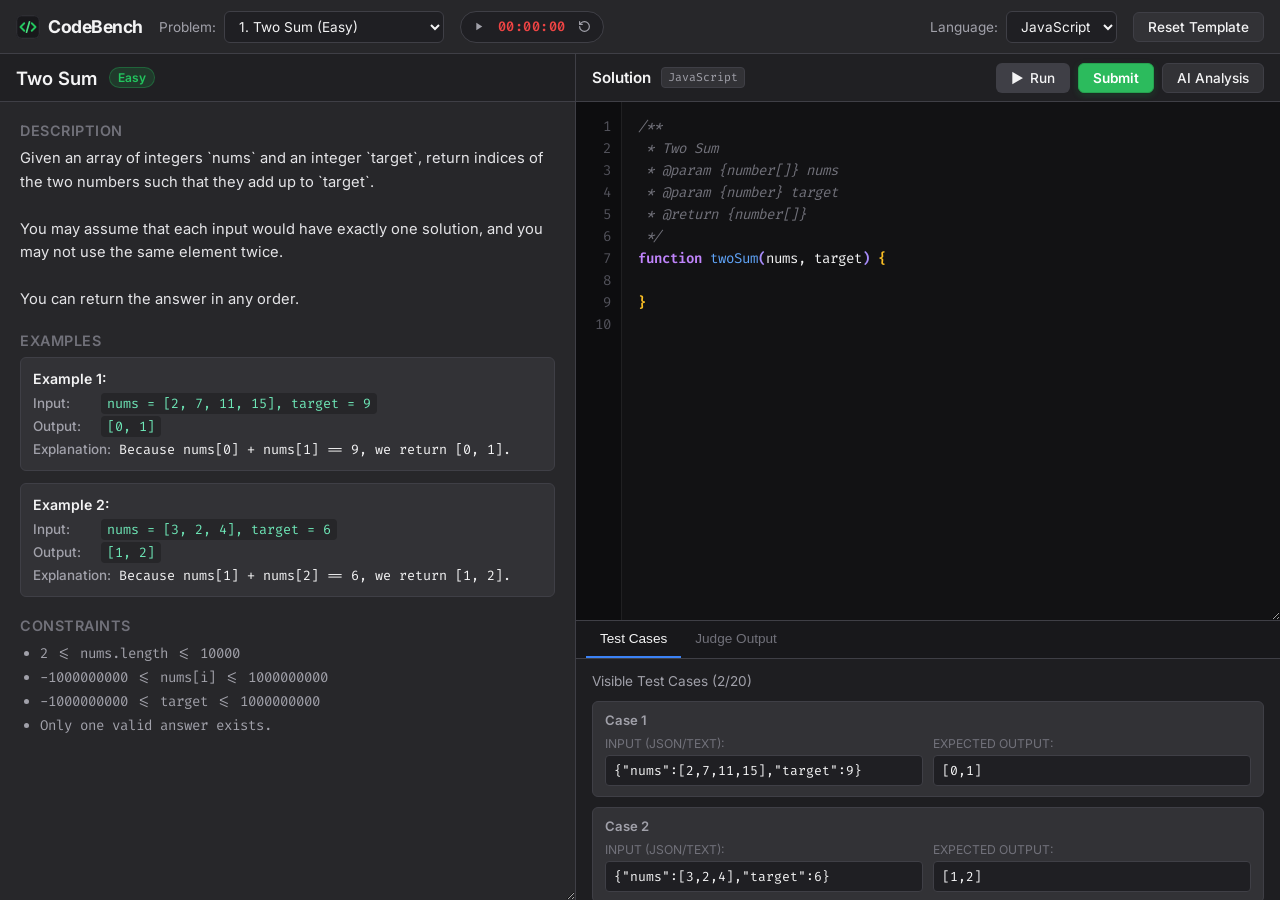
==== commit db4d5566: "enable WebAssembly fallback" ====
--- a/index.html
+++ b/index.html
@@ -136,7 +136,6 @@
         <div id="testCasesView" class="tab-content active">
           <div class="testcases-header">
             <span>Visible Test Cases (<span id="testCaseCount">0</span>/20)</span>
-            <button id="addTestCaseBtn" class="btn btn-small btn-secondary">+ Add Test Case</button>
           </div>
           <div id="testCasesContainer" class="testcases-list">
             <!-- Populated dynamically by JavaScript -->
--- a/styles.css
+++ b/styles.css
@@ -57,12 +57,25 @@
   justify-content: space-between;
   padding: 0 16px;
   flex-shrink: 0;
+  position: sticky;
+  top: 0;
+  z-index: 100;
+  overflow-x: auto;
+  overflow-y: hidden;
+  scrollbar-width: none;
+  -webkit-overflow-scrolling: touch;
+}
+
+.navbar::-webkit-scrollbar {
+  display: none;
 }
 
 .nav-left, .nav-right {
   display: flex;
   align-items: center;
   gap: 16px;
+  flex-shrink: 0;
+  white-space: nowrap;
 }
 
 .logo {
@@ -586,20 +599,6 @@
   color: var(--text-secondary);
 }
 
-.delete-testcase-btn {
-  background: transparent;
-  border: none;
-  color: var(--accent-red);
-  cursor: pointer;
-  font-size: 0.8rem;
-  padding: 2px 6px;
-  border-radius: 4px;
-}
-
-.delete-testcase-btn:hover {
-  background-color: var(--accent-red-bg);
-}
-
 .testcase-fields {
   display: grid;
   grid-template-columns: 1fr 1fr;
@@ -1422,36 +1421,237 @@
   color: #f87171;
 }
 
-/* Responsive adjustments for navbar and timer */
-@media (max-width: 820px) {
+/* ===================================================================
+   Responsive Design & Mobile Support (Tablet & Phone)
+   =================================================================== */
+
+@media (max-width: 920px) {
+  body {
+    height: auto;
+    min-height: 100vh;
+    overflow-x: hidden;
+    overflow-y: auto;
+  }
+
+  .main-container {
+    flex-direction: column;
+    height: auto;
+    min-height: calc(100vh - 54px);
+    overflow: visible;
+  }
+
+  .left-panel {
+    width: 100%;
+    min-width: 0;
+    max-width: 100%;
+    resize: none;
+    border-right: none;
+    border-bottom: 1px solid var(--border-color);
+    height: auto;
+    max-height: 440px;
+  }
+
+  .right-panel {
+    width: 100%;
+    min-width: 0;
+    height: auto;
+    overflow: visible;
+  }
+
+  .editor-container {
+    height: 380px;
+    min-height: 220px;
+    max-height: none;
+    resize: vertical;
+  }
+
+  .bottom-panel {
+    min-height: 280px;
+    height: auto;
+    overflow: visible;
+  }
+
   .nav-left, .nav-right {
-    gap: 10px;
-  }
+    gap: 8px;
+    flex-wrap: nowrap;
+    flex-shrink: 0;
+  }
+
   .problem-select-wrapper label,
   .language-select-wrapper label {
     display: none;
   }
-}
-
-@media (max-width: 580px) {
+
+  #problemSelect {
+    max-width: 170px;
+    text-overflow: ellipsis;
+  }
+
+  #languageSelect {
+    max-width: 105px;
+  }
+
+  #resetCodeBtn {
+    padding: 5px 10px;
+    font-size: 0.8rem;
+    white-space: nowrap;
+  }
+}
+
+@media (max-width: 680px) {
+  .navbar {
+    height: 50px;
+    padding: 0 10px;
+    gap: 8px;
+  }
+
+  .nav-left, .nav-right {
+    gap: 6px;
+    flex-wrap: nowrap;
+    flex-shrink: 0;
+  }
+
   .logo-text {
     display: none;
   }
+
+  #problemSelect {
+    max-width: 140px;
+    font-size: 0.82rem;
+    padding: 5px 8px;
+  }
+
+  #languageSelect {
+    max-width: 95px;
+    font-size: 0.82rem;
+    padding: 5px 6px;
+  }
+
   .timer-control {
     height: 28px;
     padding: 1px 4px;
     gap: 1px;
   }
+
   .timer-display {
-    font-size: 0.78rem;
+    font-size: 0.8rem;
     padding: 0 2px;
   }
+
   .timer-btn {
     width: 20px;
     height: 20px;
   }
+
   #resetCodeBtn {
     padding: 4px 8px;
     font-size: 0.76rem;
   }
+
+  .panel-header {
+    height: auto;
+    min-height: 44px;
+    padding: 8px 12px;
+    flex-wrap: wrap;
+    gap: 8px;
+  }
+
+  .editor-header {
+    flex-direction: column;
+    align-items: stretch;
+    gap: 8px;
+  }
+
+  .editor-title-row {
+    justify-content: space-between;
+  }
+
+  .action-buttons {
+    width: 100%;
+    justify-content: flex-end;
+    flex-wrap: wrap;
+    gap: 6px;
+  }
+
+  .action-buttons .btn {
+    flex: 1;
+    min-width: 80px;
+    padding: 6px 10px;
+    font-size: 0.8rem;
+  }
+
+  .editor-container {
+    height: 320px;
+  }
+
+  .testcase-fields {
+    grid-template-columns: 1fr;
+  }
+
+  .result-item-comparison {
+    grid-template-columns: 1fr;
+  }
+
+  .result-metrics {
+    flex-wrap: wrap;
+    gap: 10px;
+  }
+
+  .ai-modal-card {
+    width: 96%;
+    max-height: 94vh;
+  }
+
+  .ai-step {
+    padding: 14px;
+    gap: 12px;
+  }
+
+  .ai-modal-actions {
+    flex-direction: column-reverse;
+  }
+
+  .ai-modal-actions .btn {
+    width: 100%;
+  }
+}
+
+@media (max-width: 440px) {
+  .navbar {
+    height: 48px;
+    padding: 0 6px;
+    gap: 6px;
+  }
+
+  #problemSelect {
+    max-width: 115px;
+    font-size: 0.78rem;
+    padding: 4px 6px;
+  }
+
+  #languageSelect {
+    max-width: 80px;
+    font-size: 0.78rem;
+    padding: 4px 4px;
+  }
+
+  .timer-display {
+    font-size: 0.76rem;
+  }
+
+  #resetCodeBtn {
+    padding: 3px 6px;
+    font-size: 0.72rem;
+  }
+
+  .line-numbers {
+    width: 36px;
+    font-size: 0.8rem;
+    padding: 14px 6px 14px 0;
+  }
+
+  .code-pre, #codeEditor {
+    font-size: 0.82rem;
+    padding: 14px 10px;
+  }
 }
